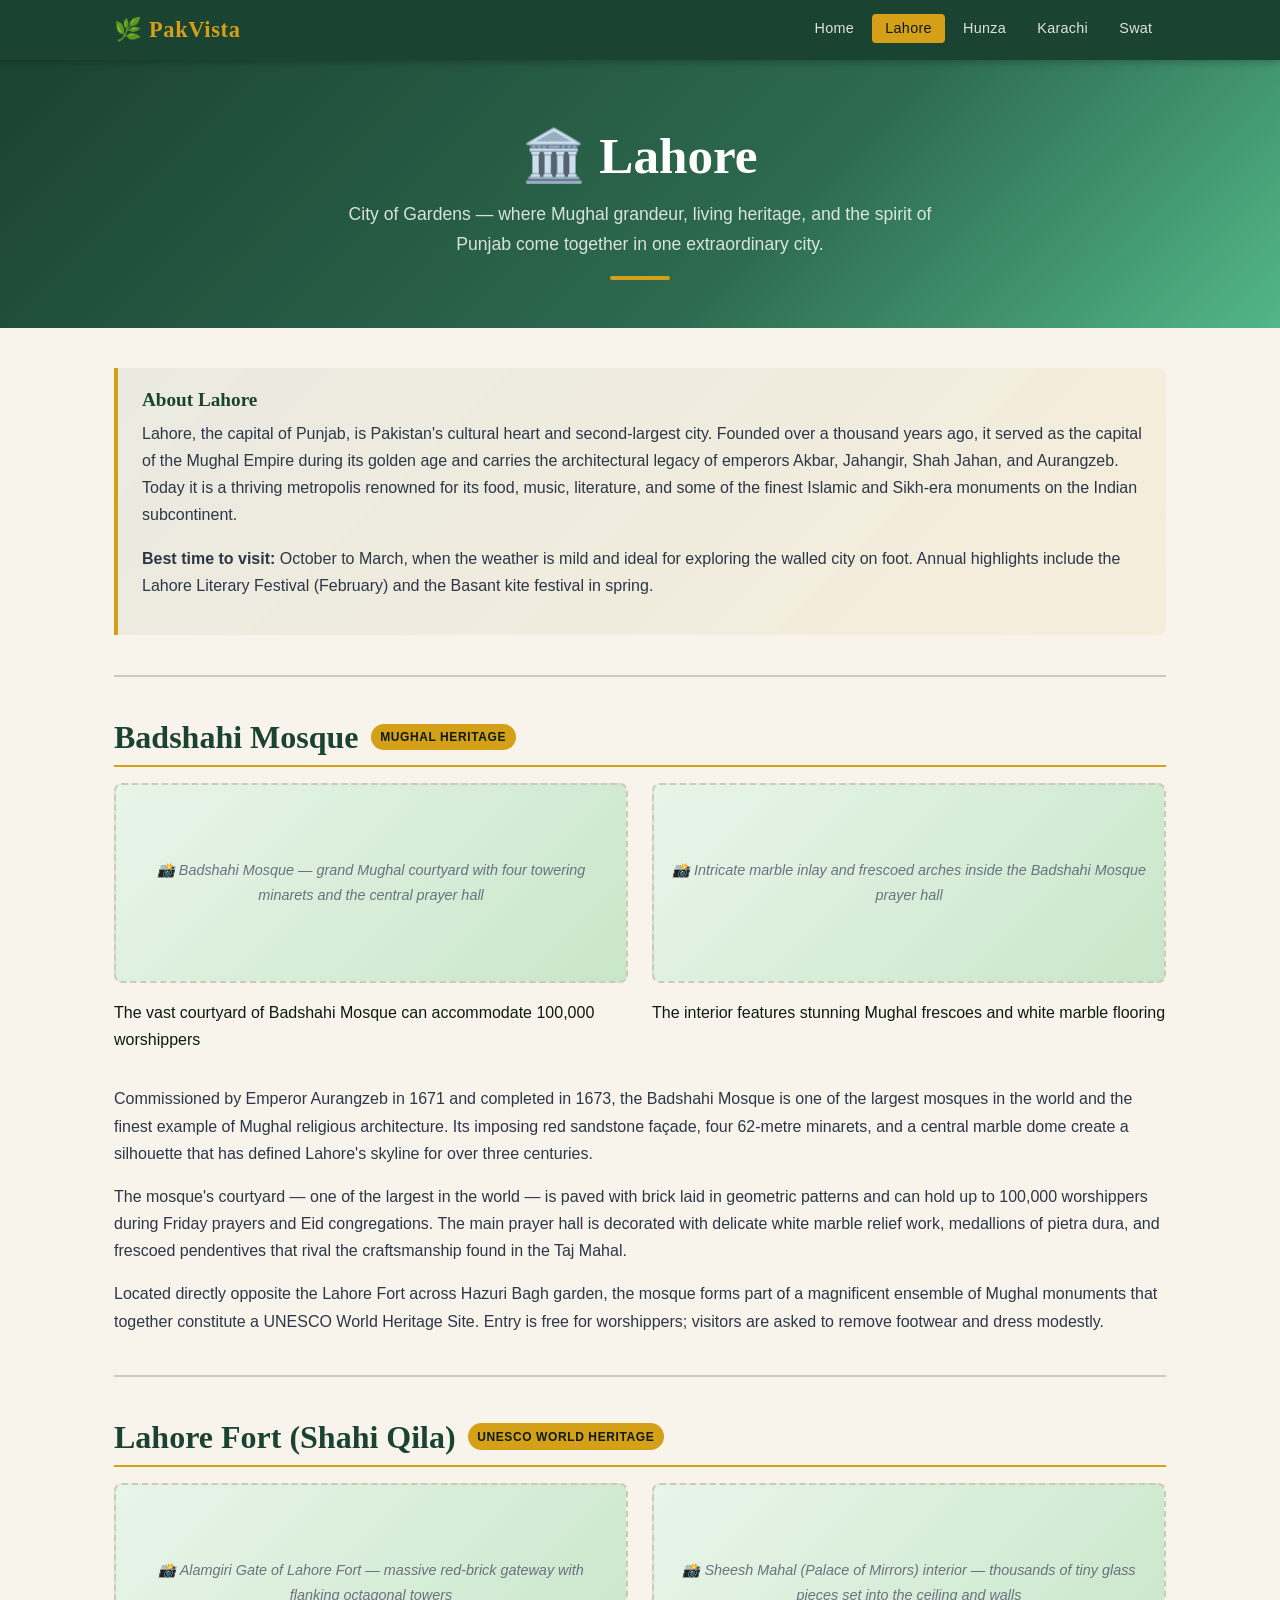
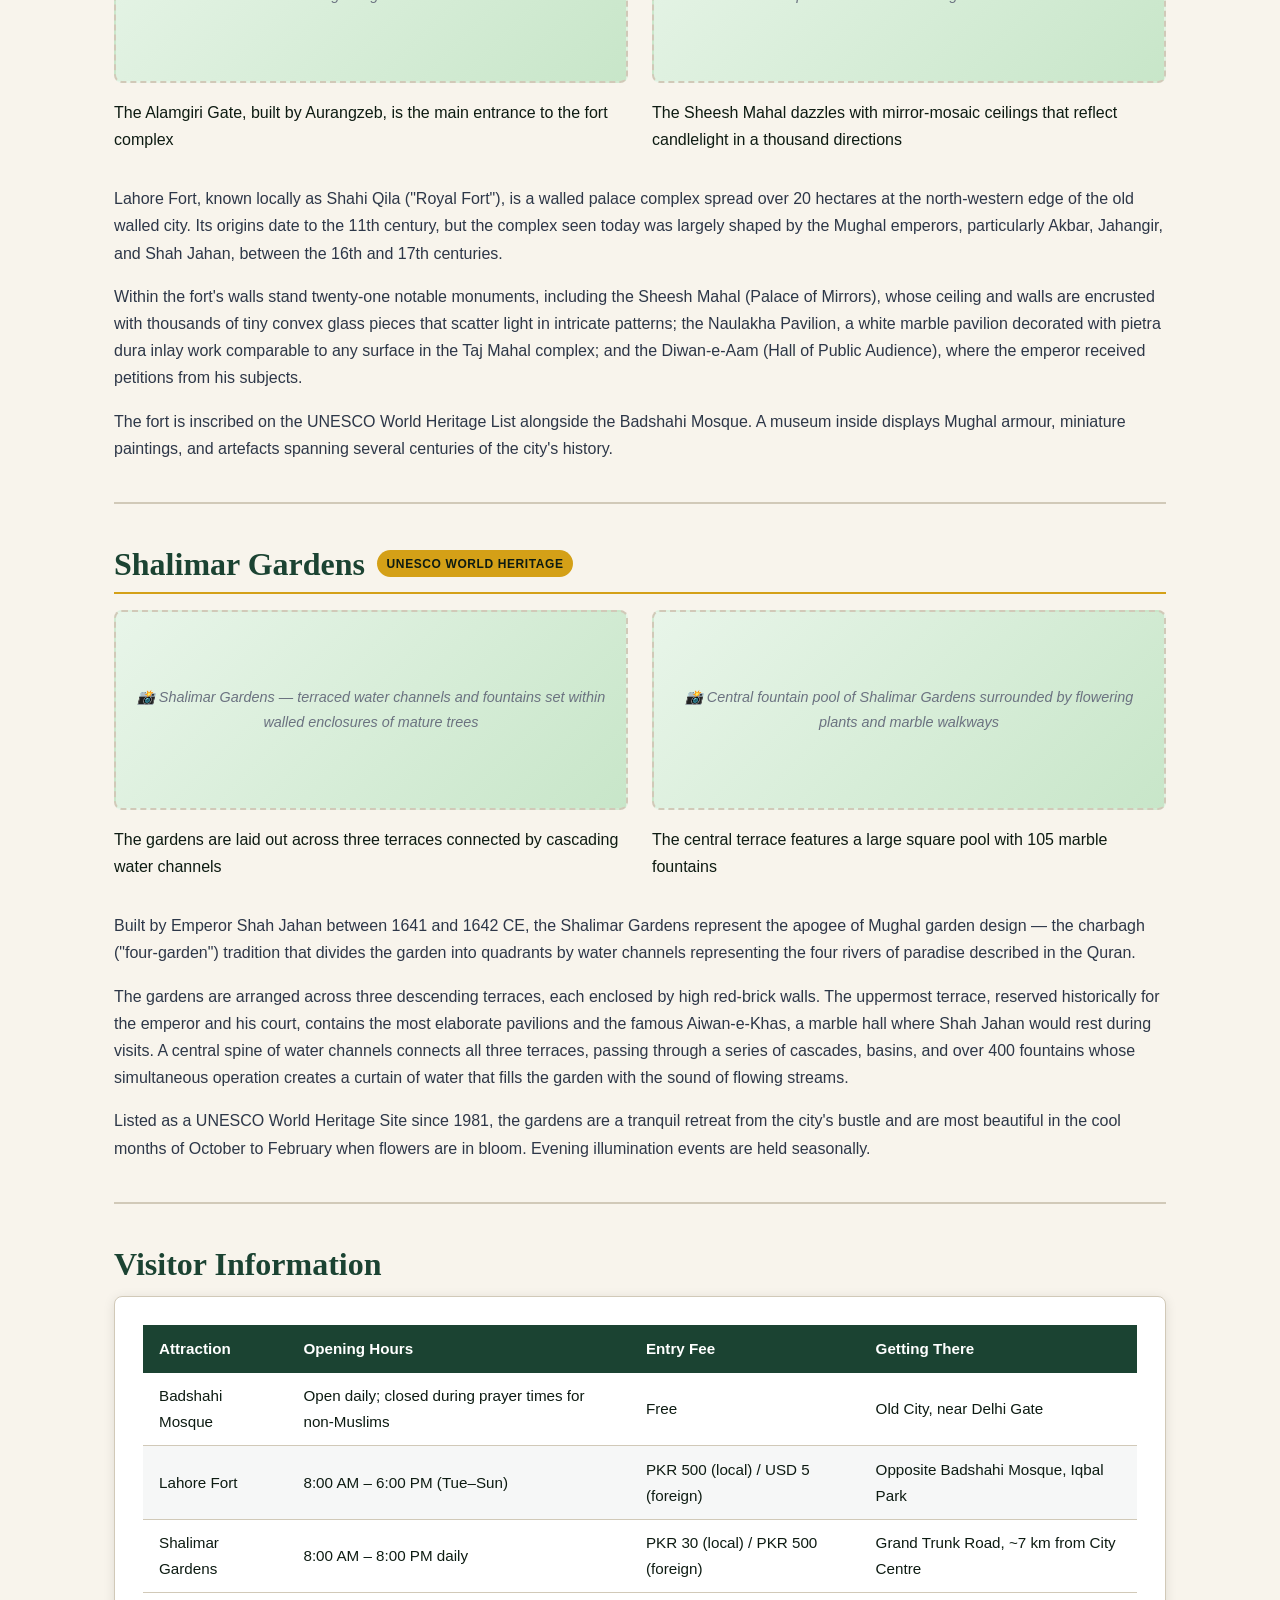
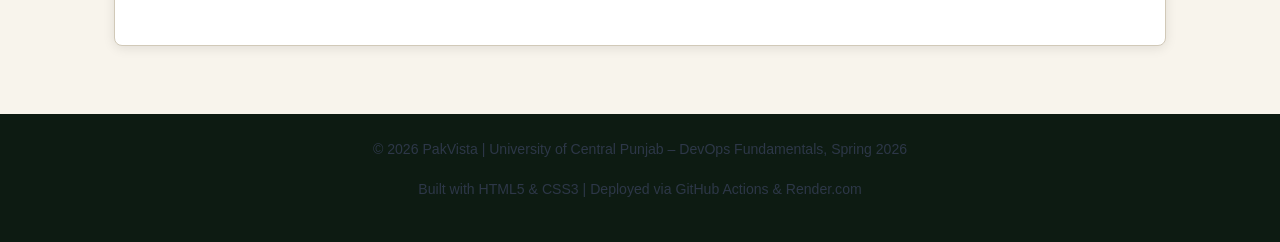
==== lahore.html @ 61398d51 "initial project setup by teamlead" ====
<!DOCTYPE html>
<html lang="en">
<head>
  <meta charset="UTF-8">
  <meta name="viewport" content="width=device-width, initial-scale=1.0">
  <title>Lahore – City of Gardens | PakVista</title>
  <link rel="stylesheet" href="style.css">
</head>
<body>

  <!-- Navigation Bar -->
  <nav class="nav-bar">
    <div class="nav-inner">
      <a href="index.html" class="nav-brand">🌿 PakVista</a>
      <ul>
        <li><a href="index.html">Home</a></li>
        <li><a href="lahore.html" class="active">Lahore</a></li>
        <li><a href="hunza.html">Hunza</a></li>
        <li><a href="karachi.html">Karachi</a></li>
        <li><a href="swat.html">Swat</a></li>
      </ul>
    </div>
  </nav>

  <!-- Hero -->
  <header class="page-hero">
    <h1>🏛️ Lahore</h1>
    <p class="subtitle">
      City of Gardens — where Mughal grandeur, living heritage, and the spirit
      of Punjab come together in one extraordinary city.
    </p>
    <div class="accent-line"></div>
  </header>

  <main>

    <!-- Introduction -->
    <section>
      <div class="info-box">
        <h3>About Lahore</h3>
        <p>
          Lahore, the capital of Punjab, is Pakistan's cultural heart and second-largest city.
          Founded over a thousand years ago, it served as the capital of the Mughal Empire
          during its golden age and carries the architectural legacy of emperors Akbar, Jahangir,
          Shah Jahan, and Aurangzeb. Today it is a thriving metropolis renowned for its food,
          music, literature, and some of the finest Islamic and Sikh-era monuments on the
          Indian subcontinent.
        </p>
        <p>
          <strong>Best time to visit:</strong> October to March, when the weather is mild and
          ideal for exploring the walled city on foot. Annual highlights include the Lahore
          Literary Festival (February) and the Basant kite festival in spring.
        </p>
      </div>
    </section>

    <hr class="section-divider">

    <!-- Attraction 1: Badshahi Mosque -->
    <article class="attraction">
      <div class="attraction-header">
        <h2>Badshahi Mosque</h2>
        <span class="tag">Mughal Heritage</span>
      </div>

      <div class="card-grid">
        <figure>
          <div class="img-placeholder">📸 Badshahi Mosque — grand Mughal courtyard with four towering minarets and the central prayer hall</div>
          <figcaption>The vast courtyard of Badshahi Mosque can accommodate 100,000 worshippers</figcaption>
        </figure>
        <figure>
          <div class="img-placeholder">📸 Intricate marble inlay and frescoed arches inside the Badshahi Mosque prayer hall</div>
          <figcaption>The interior features stunning Mughal frescoes and white marble flooring</figcaption>
        </figure>
      </div>

      <p>
        Commissioned by Emperor Aurangzeb in 1671 and completed in 1673, the Badshahi Mosque
        is one of the largest mosques in the world and the finest example of Mughal religious
        architecture. Its imposing red sandstone façade, four 62-metre minarets, and a central
        marble dome create a silhouette that has defined Lahore's skyline for over three
        centuries.
      </p>
      <p>
        The mosque's courtyard — one of the largest in the world — is paved with brick laid
        in geometric patterns and can hold up to 100,000 worshippers during Friday prayers
        and Eid congregations. The main prayer hall is decorated with delicate white marble
        relief work, medallions of pietra dura, and frescoed pendentives that rival the
        craftsmanship found in the Taj Mahal.
      </p>
      <p>
        Located directly opposite the Lahore Fort across Hazuri Bagh garden, the mosque
        forms part of a magnificent ensemble of Mughal monuments that together constitute
        a UNESCO World Heritage Site. Entry is free for worshippers; visitors are asked to
        remove footwear and dress modestly.
      </p>
    </article>

    <hr class="section-divider">

    <!-- Attraction 2: Lahore Fort -->
    <article class="attraction">
      <div class="attraction-header">
        <h2>Lahore Fort (Shahi Qila)</h2>
        <span class="tag">UNESCO World Heritage</span>
      </div>

      <div class="card-grid">
        <figure>
          <div class="img-placeholder">📸 Alamgiri Gate of Lahore Fort — massive red-brick gateway with flanking octagonal towers</div>
          <figcaption>The Alamgiri Gate, built by Aurangzeb, is the main entrance to the fort complex</figcaption>
        </figure>
        <figure>
          <div class="img-placeholder">📸 Sheesh Mahal (Palace of Mirrors) interior — thousands of tiny glass pieces set into the ceiling and walls</div>
          <figcaption>The Sheesh Mahal dazzles with mirror-mosaic ceilings that reflect candlelight in a thousand directions</figcaption>
        </figure>
      </div>

      <p>
        Lahore Fort, known locally as Shahi Qila ("Royal Fort"), is a walled palace complex
        spread over 20 hectares at the north-western edge of the old walled city. Its origins
        date to the 11th century, but the complex seen today was largely shaped by the Mughal
        emperors, particularly Akbar, Jahangir, and Shah Jahan, between the 16th and 17th
        centuries.
      </p>
      <p>
        Within the fort's walls stand twenty-one notable monuments, including the Sheesh Mahal
        (Palace of Mirrors), whose ceiling and walls are encrusted with thousands of tiny
        convex glass pieces that scatter light in intricate patterns; the Naulakha Pavilion,
        a white marble pavilion decorated with pietra dura inlay work comparable to any surface
        in the Taj Mahal complex; and the Diwan-e-Aam (Hall of Public Audience), where the
        emperor received petitions from his subjects.
      </p>
      <p>
        The fort is inscribed on the UNESCO World Heritage List alongside the Badshahi Mosque.
        A museum inside displays Mughal armour, miniature paintings, and artefacts spanning
        several centuries of the city's history.
      </p>
    </article>

    <hr class="section-divider">

    <!-- Attraction 3: Shalimar Gardens -->
    <article class="attraction">
      <div class="attraction-header">
        <h2>Shalimar Gardens</h2>
        <span class="tag">UNESCO World Heritage</span>
      </div>

      <div class="card-grid">
        <figure>
          <div class="img-placeholder">📸 Shalimar Gardens — terraced water channels and fountains set within walled enclosures of mature trees</div>
          <figcaption>The gardens are laid out across three terraces connected by cascading water channels</figcaption>
        </figure>
        <figure>
          <div class="img-placeholder">📸 Central fountain pool of Shalimar Gardens surrounded by flowering plants and marble walkways</div>
          <figcaption>The central terrace features a large square pool with 105 marble fountains</figcaption>
        </figure>
      </div>

      <p>
        Built by Emperor Shah Jahan between 1641 and 1642 CE, the Shalimar Gardens represent
        the apogee of Mughal garden design — the charbagh ("four-garden") tradition that
        divides the garden into quadrants by water channels representing the four rivers of
        paradise described in the Quran.
      </p>
      <p>
        The gardens are arranged across three descending terraces, each enclosed by high
        red-brick walls. The uppermost terrace, reserved historically for the emperor and
        his court, contains the most elaborate pavilions and the famous Aiwan-e-Khas, a
        marble hall where Shah Jahan would rest during visits. A central spine of water
        channels connects all three terraces, passing through a series of cascades, basins,
        and over 400 fountains whose simultaneous operation creates a curtain of water that
        fills the garden with the sound of flowing streams.
      </p>
      <p>
        Listed as a UNESCO World Heritage Site since 1981, the gardens are a tranquil retreat
        from the city's bustle and are most beautiful in the cool months of October to February
        when flowers are in bloom. Evening illumination events are held seasonally.
      </p>
    </article>

    <hr class="section-divider">

    <!-- Practical Info -->
    <section>
      <h2>Visitor Information</h2>
      <div class="card">
        <table>
          <thead>
            <tr>
              <th>Attraction</th>
              <th>Opening Hours</th>
              <th>Entry Fee</th>
              <th>Getting There</th>
            </tr>
          </thead>
          <tbody>
            <tr>
              <td>Badshahi Mosque</td>
              <td>Open daily; closed during prayer times for non-Muslims</td>
              <td>Free</td>
              <td>Old City, near Delhi Gate</td>
            </tr>
            <tr>
              <td>Lahore Fort</td>
              <td>8:00 AM – 6:00 PM (Tue–Sun)</td>
              <td>PKR 500 (local) / USD 5 (foreign)</td>
              <td>Opposite Badshahi Mosque, Iqbal Park</td>
            </tr>
            <tr>
              <td>Shalimar Gardens</td>
              <td>8:00 AM – 8:00 PM daily</td>
              <td>PKR 30 (local) / PKR 500 (foreign)</td>
              <td>Grand Trunk Road, ~7 km from City Centre</td>
            </tr>
          </tbody>
        </table>
      </div>
    </section>

  </main>

  <footer>
    <p>&copy; 2026 PakVista | University of Central Punjab – DevOps Fundamentals, Spring 2026</p>
    <p>Built with HTML5 &amp; CSS3 | Deployed via GitHub Actions &amp; Render.com</p>
  </footer>

</body>
</html>
---- style.css ----
/* ============================================================
   PakVista – Shared Stylesheet
   University of Central Punjab | DevOps Fundamentals Spring 2026
   ============================================================ */

/* ── CSS Custom Properties (Design Tokens) ── */
:root {
  --color-primary:    #1B4332;   /* deep forest green */
  --color-accent:     #D4A017;   /* golden saffron    */
  --color-surface:    #F8F4EC;   /* warm parchment    */
  --color-dark:       #0D1B12;   /* near-black        */
  --color-muted:      #6B7280;   /* steel grey        */
  --color-white:      #FFFFFF;
  --color-border:     #D1C9B8;

  --font-display: 'Georgia', 'Times New Roman', serif;
  --font-body:    'Segoe UI', 'Helvetica Neue', Arial, sans-serif;

  --radius-sm:  4px;
  --radius-md:  8px;
  --radius-lg:  16px;

  --shadow-card: 0 2px 12px rgba(0,0,0,0.10);
  --transition:  0.25s ease;

  --max-width: 1100px;
}

/* ── Reset & Base ── */
*, *::before, *::after { box-sizing: border-box; margin: 0; padding: 0; }

html { scroll-behavior: smooth; }

body {
  font-family: var(--font-body);
  background-color: var(--color-surface);
  color: var(--color-dark);
  font-size: 16px;
  line-height: 1.7;
  min-height: 100vh;
  display: flex;
  flex-direction: column;
}

/* ── Typography ── */
h1, h2, h3 {
  font-family: var(--font-display);
  color: var(--color-primary);
  line-height: 1.25;
}

h1 { font-size: clamp(2rem, 5vw, 3.2rem); margin-bottom: 0.5rem; }
h2 { font-size: clamp(1.4rem, 3vw, 2rem);  margin-bottom: 0.75rem; }
h3 { font-size: 1.2rem; margin-bottom: 0.5rem; }

p  { margin-bottom: 1rem; color: #2d3748; }

a  { color: var(--color-primary); text-decoration: none; transition: color var(--transition); }
a:hover { color: var(--color-accent); }

ul, ol { padding-left: 1.5rem; margin-bottom: 1rem; }
li { margin-bottom: 0.25rem; }

/* ── Navigation Bar ── */
.nav-bar {
  background-color: var(--color-primary);
  position: sticky;
  top: 0;
  z-index: 100;
  box-shadow: 0 2px 8px rgba(0,0,0,0.25);
}

.nav-bar .nav-inner {
  max-width: var(--max-width);
  margin: 0 auto;
  display: flex;
  align-items: center;
  justify-content: space-between;
  padding: 0 1.5rem;
  height: 60px;
}

.nav-bar .nav-brand {
  font-family: var(--font-display);
  font-size: 1.4rem;
  font-weight: bold;
  color: var(--color-accent);
  letter-spacing: 0.03em;
  text-decoration: none;
}

.nav-bar ul {
  list-style: none;
  display: flex;
  gap: 0.25rem;
  padding: 0;
  margin: 0;
}

.nav-bar ul li a {
  color: rgba(255,255,255,0.85);
  padding: 0.4rem 0.85rem;
  border-radius: var(--radius-sm);
  font-size: 0.9rem;
  font-weight: 500;
  letter-spacing: 0.02em;
  transition: background var(--transition), color var(--transition);
  white-space: nowrap;
}

.nav-bar ul li a:hover,
.nav-bar ul li a.active {
  background-color: var(--color-accent);
  color: var(--color-dark);
}

/* ── Page Header / Hero ── */
.page-hero {
  background: linear-gradient(135deg, var(--color-primary) 0%, #2d6a4f 60%, #52b788 100%);
  color: var(--color-white);
  padding: 4rem 1.5rem 3rem;
  text-align: center;
}

.page-hero h1 { color: var(--color-white); }

.page-hero .subtitle {
  font-size: 1.1rem;
  color: rgba(255,255,255,0.82);
  max-width: 640px;
  margin: 0.75rem auto 0;
}

.page-hero .accent-line {
  width: 60px;
  height: 4px;
  background: var(--color-accent);
  border-radius: 2px;
  margin: 1rem auto 0;
}

/* ── Main Content ── */
main {
  flex: 1;
  max-width: var(--max-width);
  width: 100%;
  margin: 0 auto;
  padding: 2.5rem 1.5rem;
}

/* ── Cards ── */
.card {
  background: var(--color-white);
  border: 1px solid var(--color-border);
  border-radius: var(--radius-md);
  padding: 1.75rem;
  margin-bottom: 1.75rem;
  box-shadow: var(--shadow-card);
}

.card-grid {
  display: grid;
  grid-template-columns: repeat(auto-fit, minmax(280px, 1fr));
  gap: 1.5rem;
  margin-bottom: 2rem;
}

/* ── Image Placeholder ── */
.img-placeholder {
  width: 100%;
  height: 200px;
  background: linear-gradient(135deg, #e8f5e9 0%, #c8e6c9 100%);
  border: 2px dashed var(--color-border);
  border-radius: var(--radius-md);
  display: flex;
  align-items: center;
  justify-content: center;
  color: var(--color-muted);
  font-size: 0.9rem;
  font-style: italic;
  margin-bottom: 1rem;
  text-align: center;
  padding: 1rem;
}

/* ── Destination Link Cards (Home Page) ── */
.dest-grid {
  display: grid;
  grid-template-columns: repeat(auto-fit, minmax(200px, 1fr));
  gap: 1.25rem;
  margin: 2rem 0;
}

.dest-card {
  display: block;
  background: var(--color-white);
  border: 1px solid var(--color-border);
  border-radius: var(--radius-md);
  padding: 1.5rem 1rem;
  text-align: center;
  text-decoration: none;
  box-shadow: var(--shadow-card);
  transition: transform var(--transition), box-shadow var(--transition), border-color var(--transition);
}

.dest-card:hover {
  transform: translateY(-4px);
  box-shadow: 0 8px 24px rgba(0,0,0,0.14);
  border-color: var(--color-accent);
}

.dest-card .dest-icon {
  font-size: 2.5rem;
  display: block;
  margin-bottom: 0.75rem;
}

.dest-card h3 {
  font-size: 1rem;
  color: var(--color-primary);
  margin-bottom: 0.3rem;
}

.dest-card p {
  font-size: 0.82rem;
  color: var(--color-muted);
  margin: 0;
}

/* ── Section Divider ── */
.section-divider {
  border: none;
  border-top: 2px solid var(--color-border);
  margin: 2.5rem 0;
}

/* ── Tables ── */
table {
  width: 100%;
  border-collapse: collapse;
  margin-bottom: 1.5rem;
  font-size: 0.95rem;
}

th {
  background-color: var(--color-primary);
  color: var(--color-white);
  padding: 0.7rem 1rem;
  text-align: left;
}

td {
  padding: 0.65rem 1rem;
  border-bottom: 1px solid var(--color-border);
}

tr:nth-child(even) td { background-color: rgba(27, 67, 50, 0.04); }

/* ── Attraction Sections ── */
.attraction {
  margin-bottom: 2.5rem;
}

.attraction-header {
  display: flex;
  align-items: center;
  gap: 0.75rem;
  margin-bottom: 1rem;
  padding-bottom: 0.5rem;
  border-bottom: 2px solid var(--color-accent);
}

.attraction-header h2 { margin: 0; }

.tag {
  display: inline-block;
  background: var(--color-accent);
  color: var(--color-dark);
  font-size: 0.75rem;
  font-weight: 700;
  padding: 0.2rem 0.6rem;
  border-radius: 20px;
  letter-spacing: 0.05em;
  text-transform: uppercase;
}

/* ── Info Box ── */
.info-box {
  background: linear-gradient(135deg, rgba(27,67,50,0.06) 0%, rgba(212,160,23,0.08) 100%);
  border-left: 4px solid var(--color-accent);
  border-radius: 0 var(--radius-md) var(--radius-md) 0;
  padding: 1.25rem 1.5rem;
  margin-bottom: 1.5rem;
}

.info-box h3 { margin-bottom: 0.5rem; }

/* ── Footer ── */
footer {
  background-color: var(--color-dark);
  color: rgba(255,255,255,0.65);
  text-align: center;
  padding: 1.5rem;
  font-size: 0.88rem;
  margin-top: auto;
}

footer a { color: var(--color-accent); }

/* ── Responsive ── */
@media (max-width: 768px) {
  .nav-bar .nav-inner {
    flex-direction: column;
    height: auto;
    padding: 0.75rem 1rem;
    gap: 0.5rem;
  }

  .nav-bar ul {
    flex-wrap: wrap;
    justify-content: center;
    gap: 0.2rem;
  }

  .nav-bar ul li a { font-size: 0.82rem; padding: 0.35rem 0.6rem; }

  .page-hero { padding: 2.5rem 1rem 2rem; }

  main { padding: 1.5rem 1rem; }

  .card-grid, .dest-grid { grid-template-columns: 1fr; }
}

@media (prefers-reduced-motion: reduce) {
  *, *::before, *::after { transition: none !important; }
}
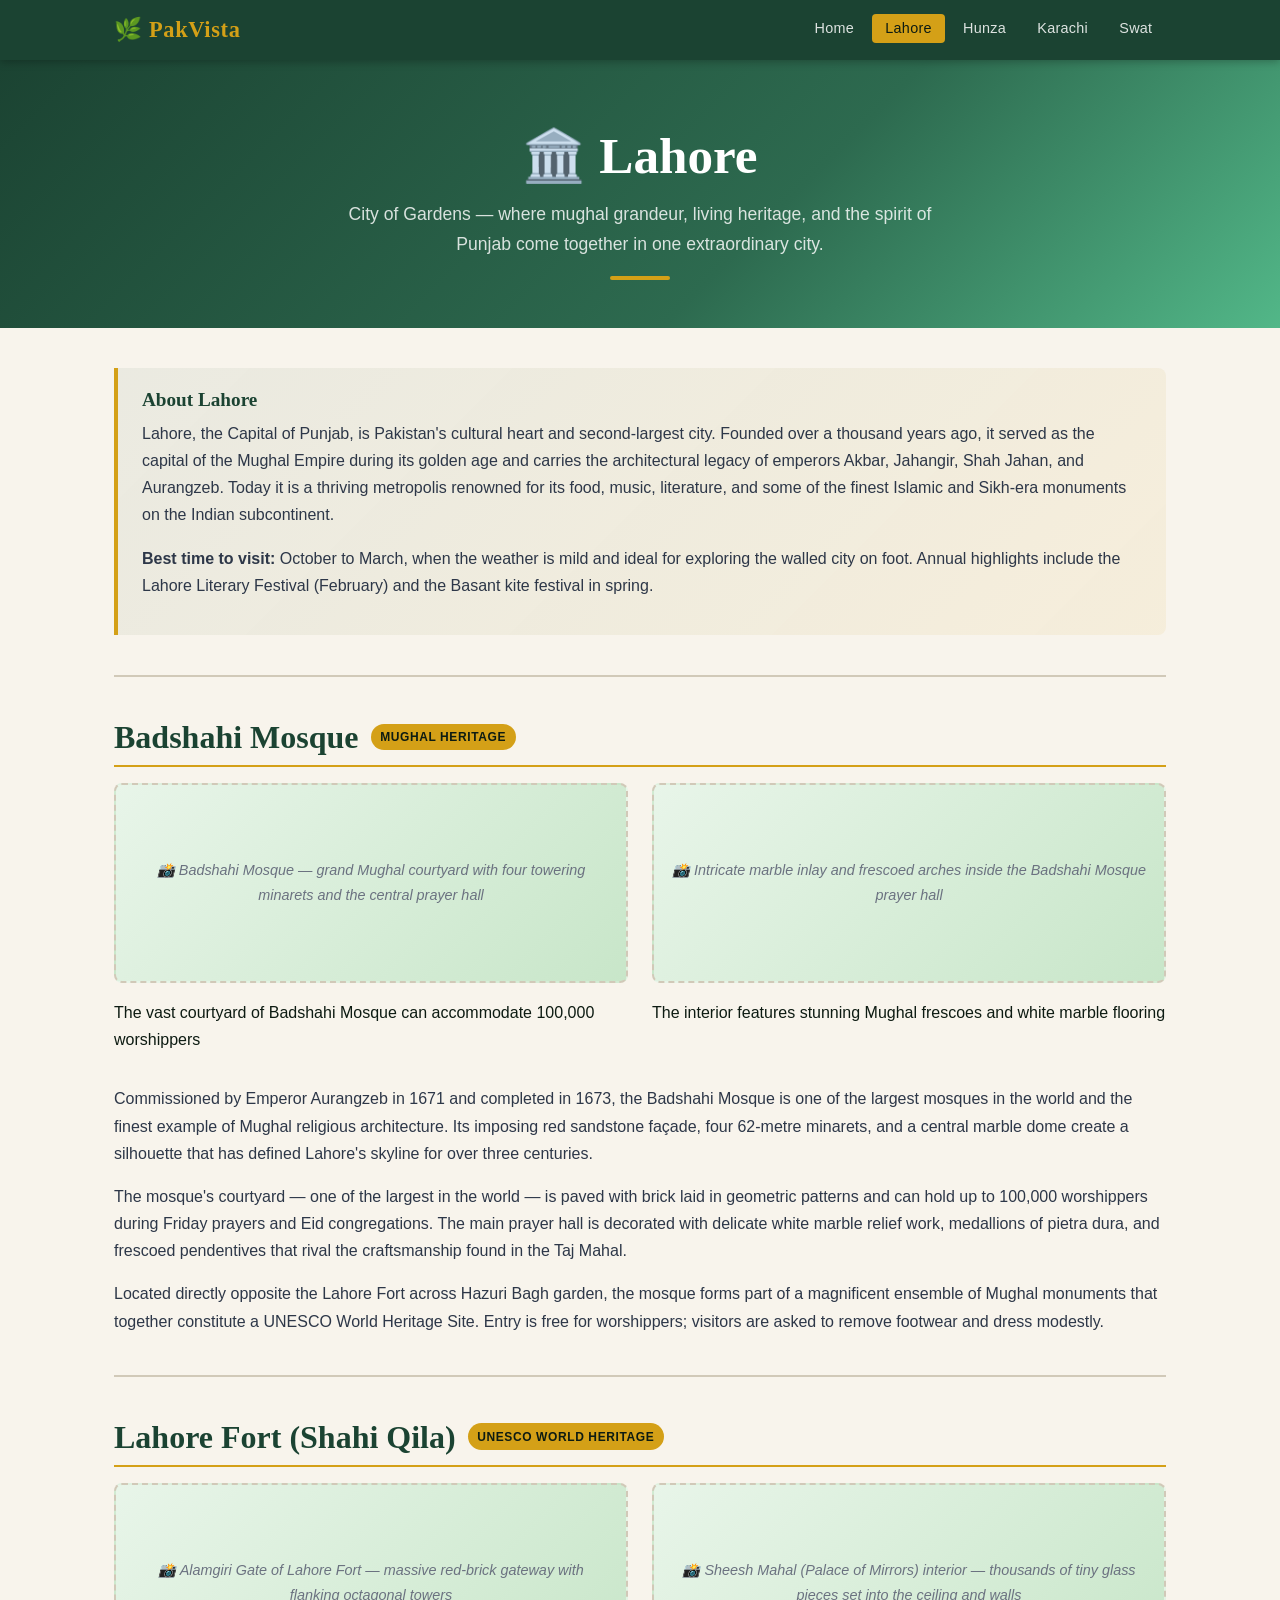
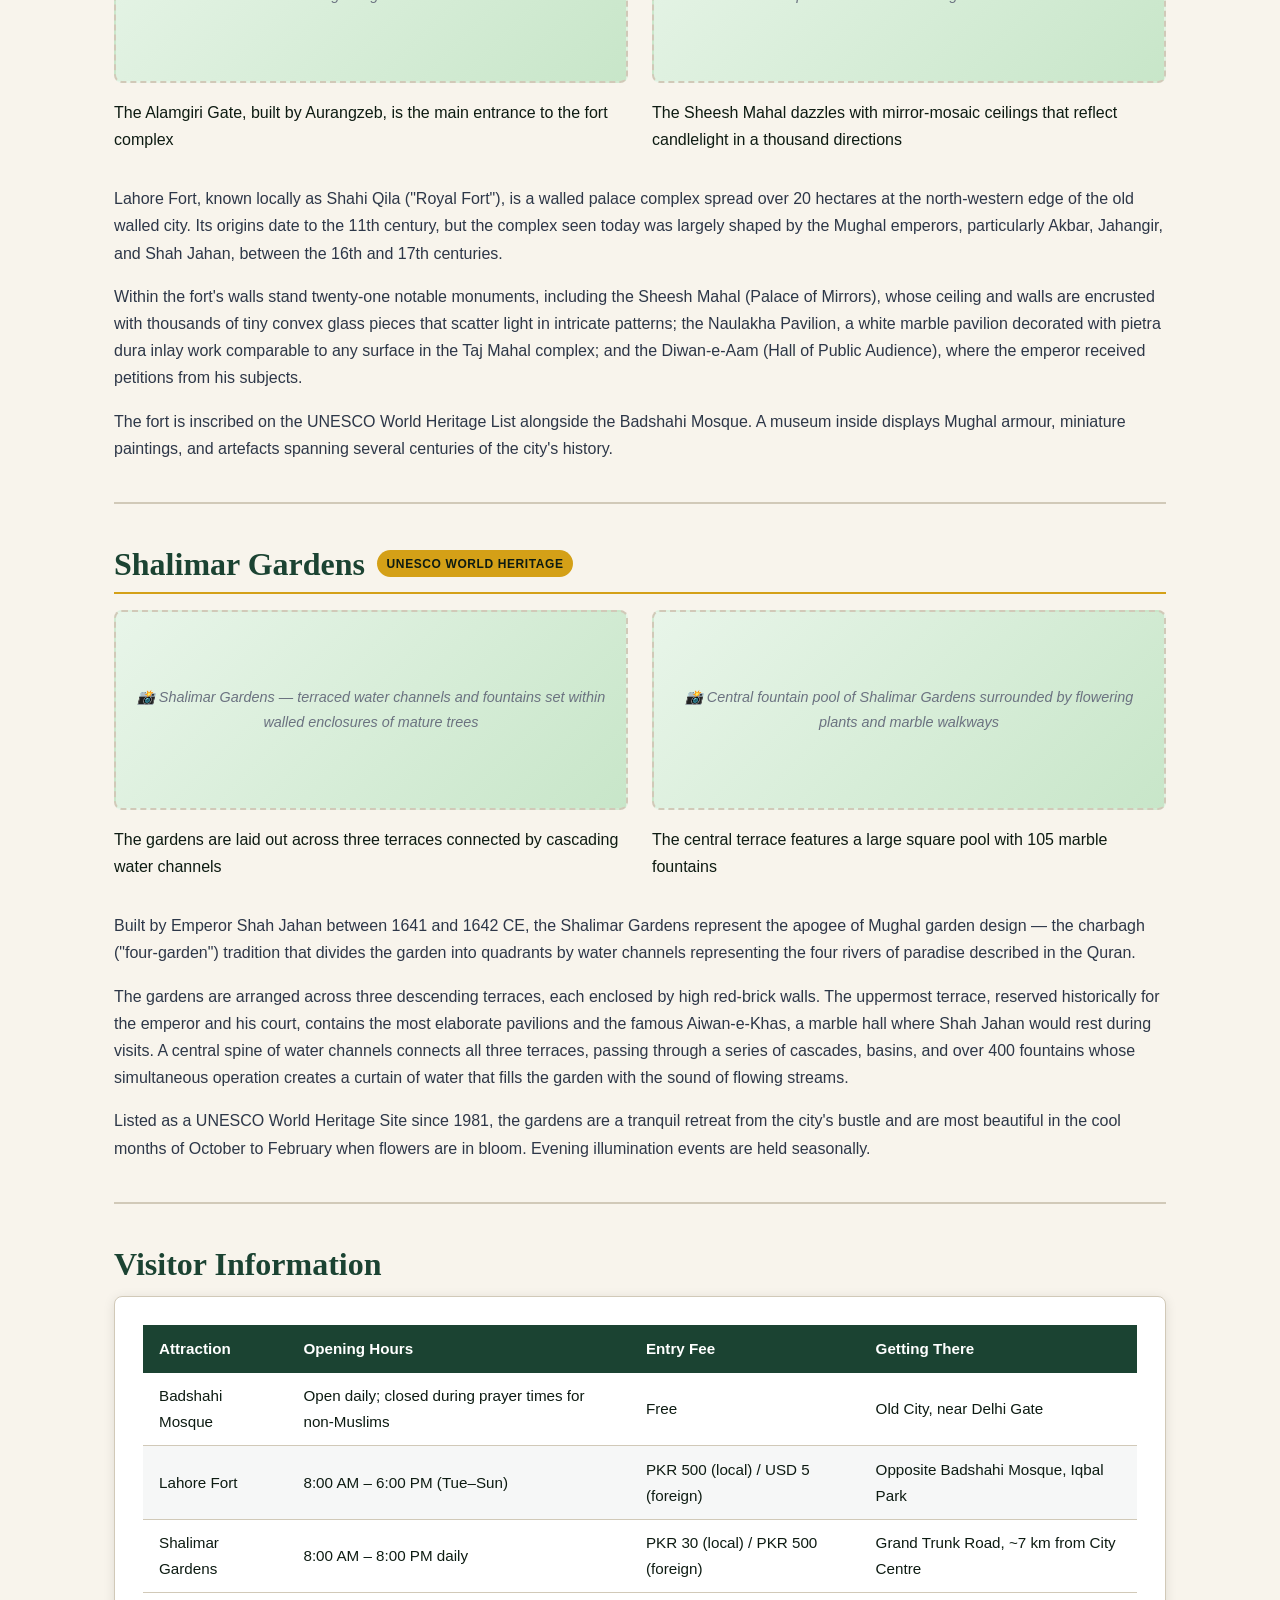
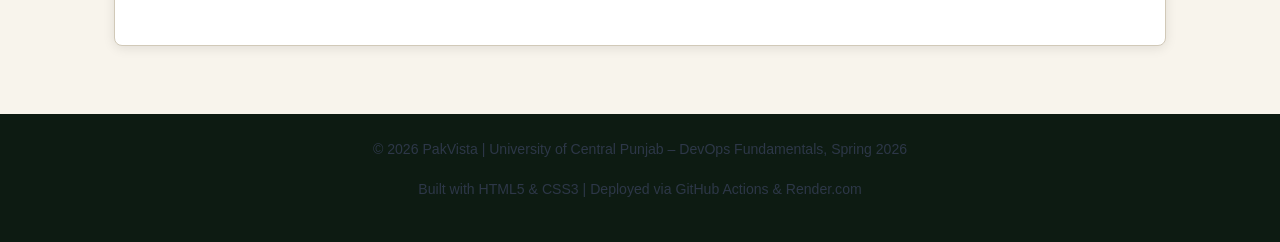
==== commit 15631a55: "updated assignmnet doc and and html page" ====
--- a/lahore.html
+++ b/lahore.html
@@ -26,7 +26,7 @@
   <header class="page-hero">
     <h1>🏛️ Lahore</h1>
     <p class="subtitle">
-      City of Gardens — where Mughal grandeur, living heritage, and the spirit
+      City of Gardens — where mughal grandeur, living heritage, and the spirit
       of Punjab come together in one extraordinary city.
     </p>
     <div class="accent-line"></div>
@@ -39,7 +39,7 @@
       <div class="info-box">
         <h3>About Lahore</h3>
         <p>
-          Lahore, the capital of Punjab, is Pakistan's cultural heart and second-largest city.
+          Lahore, the Capital of Punjab, is Pakistan's cultural heart and second-largest city.
           Founded over a thousand years ago, it served as the capital of the Mughal Empire
           during its golden age and carries the architectural legacy of emperors Akbar, Jahangir,
           Shah Jahan, and Aurangzeb. Today it is a thriving metropolis renowned for its food,
--- a/style.css
+++ b/style.css
@@ -1,160 +1,192 @@
+/* stylelint-disable no-descending-specificity */
+
 /* ============================================================
    PakVista – Shared Stylesheet
    University of Central Punjab | DevOps Fundamentals Spring 2026
    ============================================================ */
 
-/* ── CSS Custom Properties (Design Tokens) ── */
 :root {
-  --color-primary:    #1B4332;   /* deep forest green */
-  --color-accent:     #D4A017;   /* golden saffron    */
-  --color-surface:    #F8F4EC;   /* warm parchment    */
-  --color-dark:       #0D1B12;   /* near-black        */
-  --color-muted:      #6B7280;   /* steel grey        */
-  --color-white:      #FFFFFF;
-  --color-border:     #D1C9B8;
-
-  --font-display: 'Georgia', 'Times New Roman', serif;
-  --font-body:    'Segoe UI', 'Helvetica Neue', Arial, sans-serif;
-
-  --radius-sm:  4px;
-  --radius-md:  8px;
-  --radius-lg:  16px;
-
-  --shadow-card: 0 2px 12px rgba(0,0,0,0.10);
-  --transition:  0.25s ease;
-
+  --color-primary: #1b4332;
+  --color-accent: #d4a017;
+  --color-surface: #f8f4ec;
+  --color-dark: #0d1b12;
+  --color-muted: #6b7280;
+  --color-white: #fff;
+  --color-border: #d1c9b8;
+  --color-body-text: #2d3748;
+  --font-display: georgia, "Times New Roman", serif;
+  --font-body: "Segoe UI", "Helvetica Neue", arial, sans-serif;
+  --radius-sm: 4px;
+  --radius-md: 8px;
+  --radius-lg: 16px;
+  --shadow-card: 0 2px 12px rgb(0 0 0 / 10%);
+  --transition: 0.25s ease;
   --max-width: 1100px;
 }
 
-/* ── Reset & Base ── */
-*, *::before, *::after { box-sizing: border-box; margin: 0; padding: 0; }
-
-html { scroll-behavior: smooth; }
+*,
+*::before,
+*::after {
+  box-sizing: border-box;
+  margin: 0;
+  padding: 0;
+}
+
+html {
+  scroll-behavior: smooth;
+}
 
 body {
+  display: flex;
+  flex-direction: column;
+  min-height: 100vh;
   font-family: var(--font-body);
-  background-color: var(--color-surface);
-  color: var(--color-dark);
   font-size: 16px;
   line-height: 1.7;
-  min-height: 100vh;
-  display: flex;
-  flex-direction: column;
-}
-
-/* ── Typography ── */
-h1, h2, h3 {
+  color: var(--color-dark);
+  background-color: var(--color-surface);
+}
+
+h1,
+h2,
+h3 {
   font-family: var(--font-display);
+  line-height: 1.25;
   color: var(--color-primary);
-  line-height: 1.25;
-}
-
-h1 { font-size: clamp(2rem, 5vw, 3.2rem); margin-bottom: 0.5rem; }
-h2 { font-size: clamp(1.4rem, 3vw, 2rem);  margin-bottom: 0.75rem; }
-h3 { font-size: 1.2rem; margin-bottom: 0.5rem; }
-
-p  { margin-bottom: 1rem; color: #2d3748; }
-
-a  { color: var(--color-primary); text-decoration: none; transition: color var(--transition); }
-a:hover { color: var(--color-accent); }
-
-ul, ol { padding-left: 1.5rem; margin-bottom: 1rem; }
-li { margin-bottom: 0.25rem; }
-
-/* ── Navigation Bar ── */
+}
+
+h1 {
+  margin-bottom: 0.5rem;
+  font-size: clamp(2rem, 5vw, 3.2rem);
+}
+
+h2 {
+  margin-bottom: 0.75rem;
+  font-size: clamp(1.4rem, 3vw, 2rem);
+}
+
+h3 {
+  margin-bottom: 0.5rem;
+  font-size: 1.2rem;
+}
+
+p {
+  margin-bottom: 1rem;
+  color: var(--color-body-text);
+}
+
+a {
+  color: var(--color-primary);
+  text-decoration: none;
+  transition: color var(--transition);
+}
+
+a:hover {
+  color: var(--color-accent);
+}
+
+ul,
+ol {
+  padding-left: 1.5rem;
+  margin-bottom: 1rem;
+}
+
+li {
+  margin-bottom: 0.25rem;
+}
+
 .nav-bar {
-  background-color: var(--color-primary);
   position: sticky;
   top: 0;
   z-index: 100;
-  box-shadow: 0 2px 8px rgba(0,0,0,0.25);
+  background-color: var(--color-primary);
+  box-shadow: 0 2px 8px rgb(0 0 0 / 25%);
 }
 
 .nav-bar .nav-inner {
-  max-width: var(--max-width);
-  margin: 0 auto;
   display: flex;
   align-items: center;
   justify-content: space-between;
+  max-width: var(--max-width);
+  height: 60px;
+  margin: 0 auto;
   padding: 0 1.5rem;
-  height: 60px;
 }
 
 .nav-bar .nav-brand {
   font-family: var(--font-display);
   font-size: 1.4rem;
   font-weight: bold;
+  letter-spacing: 0.03em;
   color: var(--color-accent);
-  letter-spacing: 0.03em;
   text-decoration: none;
 }
 
 .nav-bar ul {
-  list-style: none;
   display: flex;
   gap: 0.25rem;
   padding: 0;
   margin: 0;
+  list-style: none;
 }
 
 .nav-bar ul li a {
-  color: rgba(255,255,255,0.85);
   padding: 0.4rem 0.85rem;
-  border-radius: var(--radius-sm);
   font-size: 0.9rem;
   font-weight: 500;
   letter-spacing: 0.02em;
+  white-space: nowrap;
+  color: rgb(255 255 255 / 85%);
+  border-radius: var(--radius-sm);
   transition: background var(--transition), color var(--transition);
-  white-space: nowrap;
 }
 
 .nav-bar ul li a:hover,
 .nav-bar ul li a.active {
+  color: var(--color-dark);
   background-color: var(--color-accent);
-  color: var(--color-dark);
-}
-
-/* ── Page Header / Hero ── */
+}
+
 .page-hero {
-  background: linear-gradient(135deg, var(--color-primary) 0%, #2d6a4f 60%, #52b788 100%);
-  color: var(--color-white);
   padding: 4rem 1.5rem 3rem;
   text-align: center;
-}
-
-.page-hero h1 { color: var(--color-white); }
+  color: var(--color-white);
+  background: linear-gradient(135deg, var(--color-primary) 0%, #2d6a4f 60%, #52b788 100%);
+}
+
+.page-hero h1 {
+  color: var(--color-white);
+}
 
 .page-hero .subtitle {
-  font-size: 1.1rem;
-  color: rgba(255,255,255,0.82);
   max-width: 640px;
   margin: 0.75rem auto 0;
+  font-size: 1.1rem;
+  color: rgb(255 255 255 / 82%);
 }
 
 .page-hero .accent-line {
   width: 60px;
   height: 4px;
+  margin: 1rem auto 0;
   background: var(--color-accent);
   border-radius: 2px;
-  margin: 1rem auto 0;
-}
-
-/* ── Main Content ── */
+}
+
 main {
   flex: 1;
+  width: 100%;
   max-width: var(--max-width);
-  width: 100%;
   margin: 0 auto;
   padding: 2.5rem 1.5rem;
 }
 
-/* ── Cards ── */
 .card {
+  padding: 1.75rem;
+  margin-bottom: 1.75rem;
   background: var(--color-white);
   border: 1px solid var(--color-border);
   border-radius: var(--radius-md);
-  padding: 1.75rem;
-  margin-bottom: 1.75rem;
   box-shadow: var(--shadow-card);
 }
 
@@ -165,25 +197,23 @@
   margin-bottom: 2rem;
 }
 
-/* ── Image Placeholder ── */
 .img-placeholder {
+  display: flex;
+  align-items: center;
+  justify-content: center;
   width: 100%;
   height: 200px;
+  padding: 1rem;
+  margin-bottom: 1rem;
+  font-size: 0.9rem;
+  font-style: italic;
+  text-align: center;
+  color: var(--color-muted);
   background: linear-gradient(135deg, #e8f5e9 0%, #c8e6c9 100%);
   border: 2px dashed var(--color-border);
   border-radius: var(--radius-md);
-  display: flex;
-  align-items: center;
-  justify-content: center;
-  color: var(--color-muted);
-  font-size: 0.9rem;
-  font-style: italic;
-  margin-bottom: 1rem;
-  text-align: center;
-  padding: 1rem;
-}
-
-/* ── Destination Link Cards (Home Page) ── */
+}
+
 .dest-grid {
   display: grid;
   grid-template-columns: repeat(auto-fit, minmax(200px, 1fr));
@@ -193,60 +223,58 @@
 
 .dest-card {
   display: block;
+  padding: 1.5rem 1rem;
+  text-align: center;
+  text-decoration: none;
   background: var(--color-white);
   border: 1px solid var(--color-border);
   border-radius: var(--radius-md);
-  padding: 1.5rem 1rem;
-  text-align: center;
-  text-decoration: none;
   box-shadow: var(--shadow-card);
   transition: transform var(--transition), box-shadow var(--transition), border-color var(--transition);
 }
 
 .dest-card:hover {
+  border-color: var(--color-accent);
+  box-shadow: 0 8px 24px rgb(0 0 0 / 14%);
   transform: translateY(-4px);
-  box-shadow: 0 8px 24px rgba(0,0,0,0.14);
-  border-color: var(--color-accent);
 }
 
 .dest-card .dest-icon {
-  font-size: 2.5rem;
   display: block;
   margin-bottom: 0.75rem;
+  font-size: 2.5rem;
 }
 
 .dest-card h3 {
+  margin-bottom: 0.3rem;
   font-size: 1rem;
   color: var(--color-primary);
-  margin-bottom: 0.3rem;
 }
 
 .dest-card p {
+  margin: 0;
   font-size: 0.82rem;
   color: var(--color-muted);
-  margin: 0;
-}
-
-/* ── Section Divider ── */
+}
+
 .section-divider {
+  margin: 2.5rem 0;
   border: none;
   border-top: 2px solid var(--color-border);
-  margin: 2.5rem 0;
-}
-
-/* ── Tables ── */
+}
+
 table {
   width: 100%;
-  border-collapse: collapse;
   margin-bottom: 1.5rem;
   font-size: 0.95rem;
+  border-collapse: collapse;
 }
 
 th {
-  background-color: var(--color-primary);
-  color: var(--color-white);
   padding: 0.7rem 1rem;
   text-align: left;
+  color: var(--color-white);
+  background-color: var(--color-primary);
 }
 
 td {
@@ -254,9 +282,10 @@
   border-bottom: 1px solid var(--color-border);
 }
 
-tr:nth-child(even) td { background-color: rgba(27, 67, 50, 0.04); }
-
-/* ── Attraction Sections ── */
+tr:nth-child(even) td {
+  background-color: rgb(27 67 50 / 4%);
+}
+
 .attraction {
   margin-bottom: 2.5rem;
 }
@@ -265,55 +294,58 @@
   display: flex;
   align-items: center;
   gap: 0.75rem;
+  padding-bottom: 0.5rem;
   margin-bottom: 1rem;
-  padding-bottom: 0.5rem;
   border-bottom: 2px solid var(--color-accent);
 }
 
-.attraction-header h2 { margin: 0; }
+.attraction-header h2 {
+  margin: 0;
+}
 
 .tag {
   display: inline-block;
-  background: var(--color-accent);
-  color: var(--color-dark);
+  padding: 0.2rem 0.6rem;
   font-size: 0.75rem;
   font-weight: 700;
-  padding: 0.2rem 0.6rem;
-  border-radius: 20px;
   letter-spacing: 0.05em;
   text-transform: uppercase;
-}
-
-/* ── Info Box ── */
+  color: var(--color-dark);
+  background: var(--color-accent);
+  border-radius: 20px;
+}
+
 .info-box {
-  background: linear-gradient(135deg, rgba(27,67,50,0.06) 0%, rgba(212,160,23,0.08) 100%);
+  padding: 1.25rem 1.5rem;
+  margin-bottom: 1.5rem;
+  background: linear-gradient(135deg, rgb(27 67 50 / 6%) 0%, rgb(212 160 23 / 8%) 100%);
   border-left: 4px solid var(--color-accent);
   border-radius: 0 var(--radius-md) var(--radius-md) 0;
-  padding: 1.25rem 1.5rem;
-  margin-bottom: 1.5rem;
-}
-
-.info-box h3 { margin-bottom: 0.5rem; }
-
-/* ── Footer ── */
+}
+
+.info-box h3 {
+  margin-bottom: 0.5rem;
+}
+
 footer {
+  padding: 1.5rem;
+  margin-top: auto;
+  font-size: 0.88rem;
+  text-align: center;
+  color: rgb(255 255 255 / 65%);
   background-color: var(--color-dark);
-  color: rgba(255,255,255,0.65);
-  text-align: center;
-  padding: 1.5rem;
-  font-size: 0.88rem;
-  margin-top: auto;
-}
-
-footer a { color: var(--color-accent); }
-
-/* ── Responsive ── */
-@media (max-width: 768px) {
+}
+
+footer a {
+  color: var(--color-accent);
+}
+
+@media (width <= 768px) {
   .nav-bar .nav-inner {
     flex-direction: column;
+    gap: 0.5rem;
     height: auto;
     padding: 0.75rem 1rem;
-    gap: 0.5rem;
   }
 
   .nav-bar ul {
@@ -322,15 +354,29 @@
     gap: 0.2rem;
   }
 
-  .nav-bar ul li a { font-size: 0.82rem; padding: 0.35rem 0.6rem; }
-
-  .page-hero { padding: 2.5rem 1rem 2rem; }
-
-  main { padding: 1.5rem 1rem; }
-
-  .card-grid, .dest-grid { grid-template-columns: 1fr; }
+  .nav-bar ul li a {
+    padding: 0.35rem 0.6rem;
+    font-size: 0.82rem;
+  }
+
+  .page-hero {
+    padding: 2.5rem 1rem 2rem;
+  }
+
+  main {
+    padding: 1.5rem 1rem;
+  }
+
+  .card-grid,
+  .dest-grid {
+    grid-template-columns: 1fr;
+  }
 }
 
 @media (prefers-reduced-motion: reduce) {
-  *, *::before, *::after { transition: none !important; }
-}
+  *,
+  *::before,
+  *::after {
+    transition: none !important;
+  }
+}
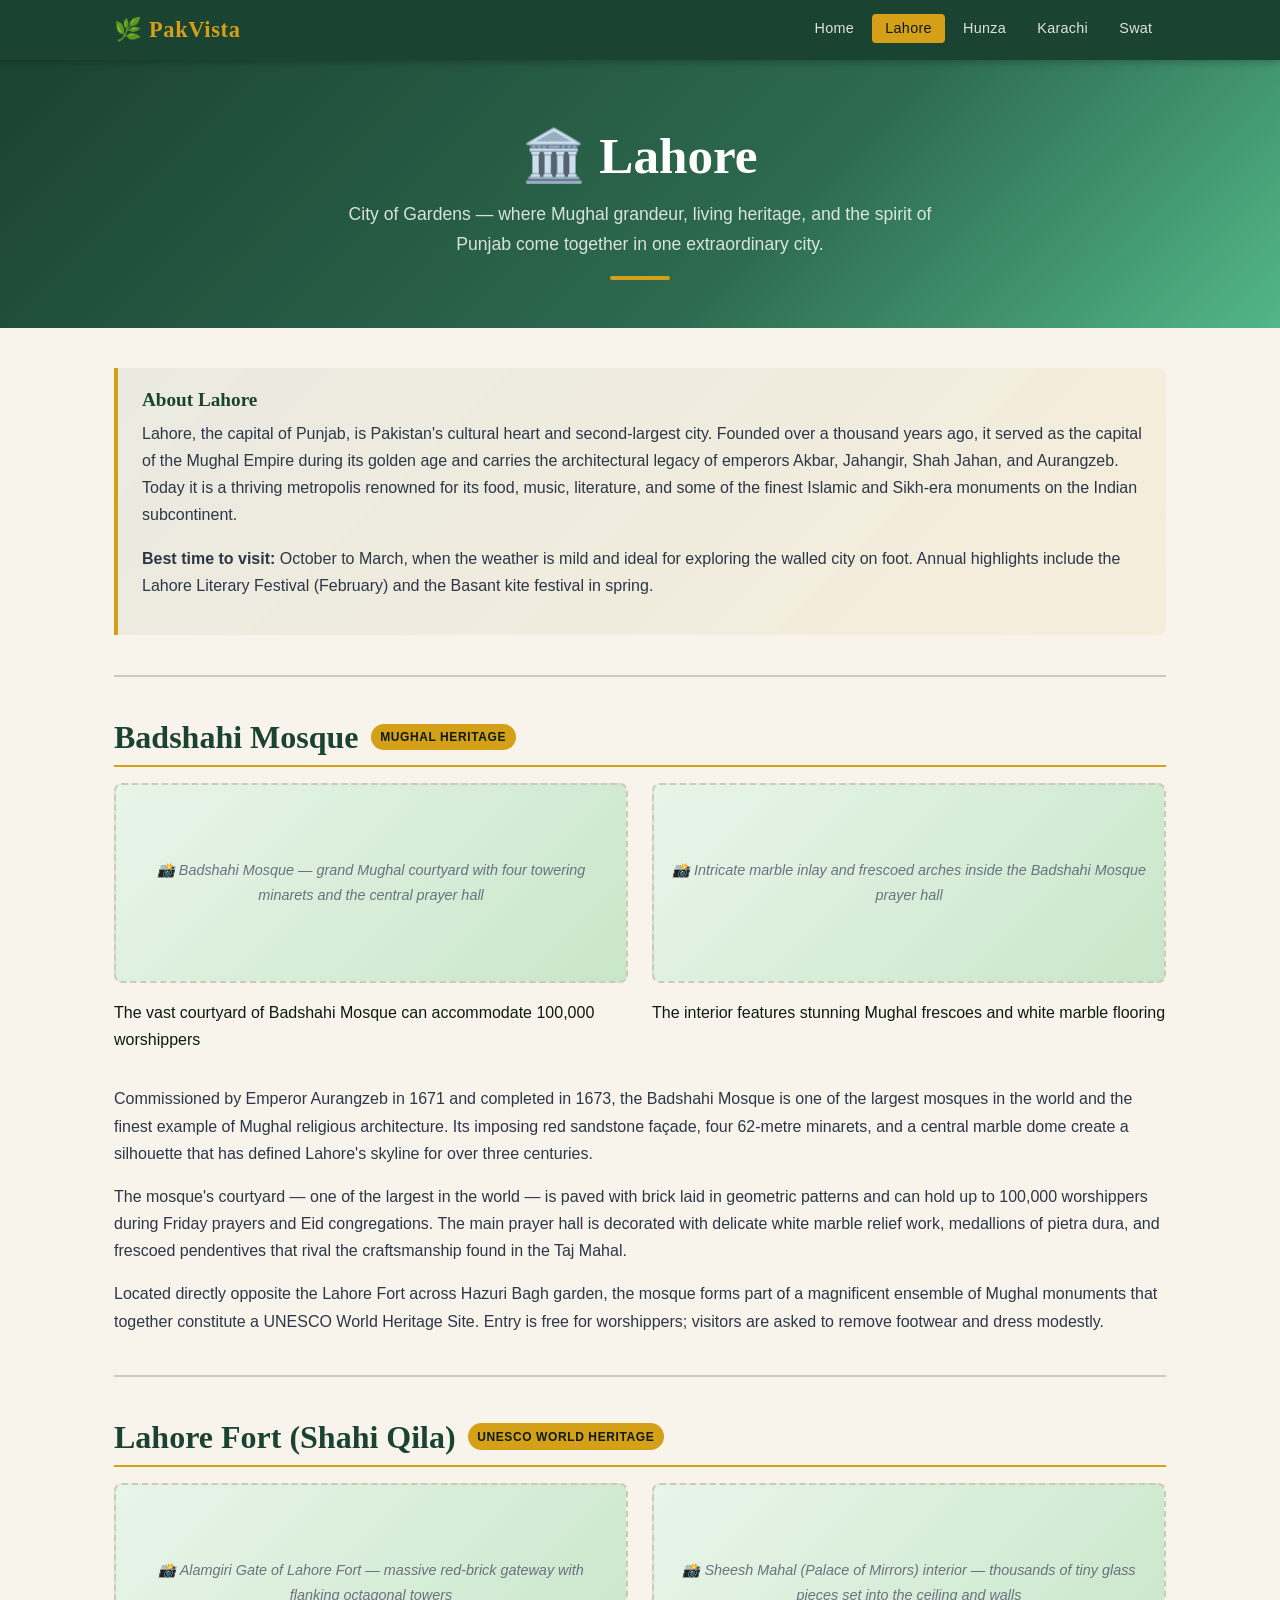
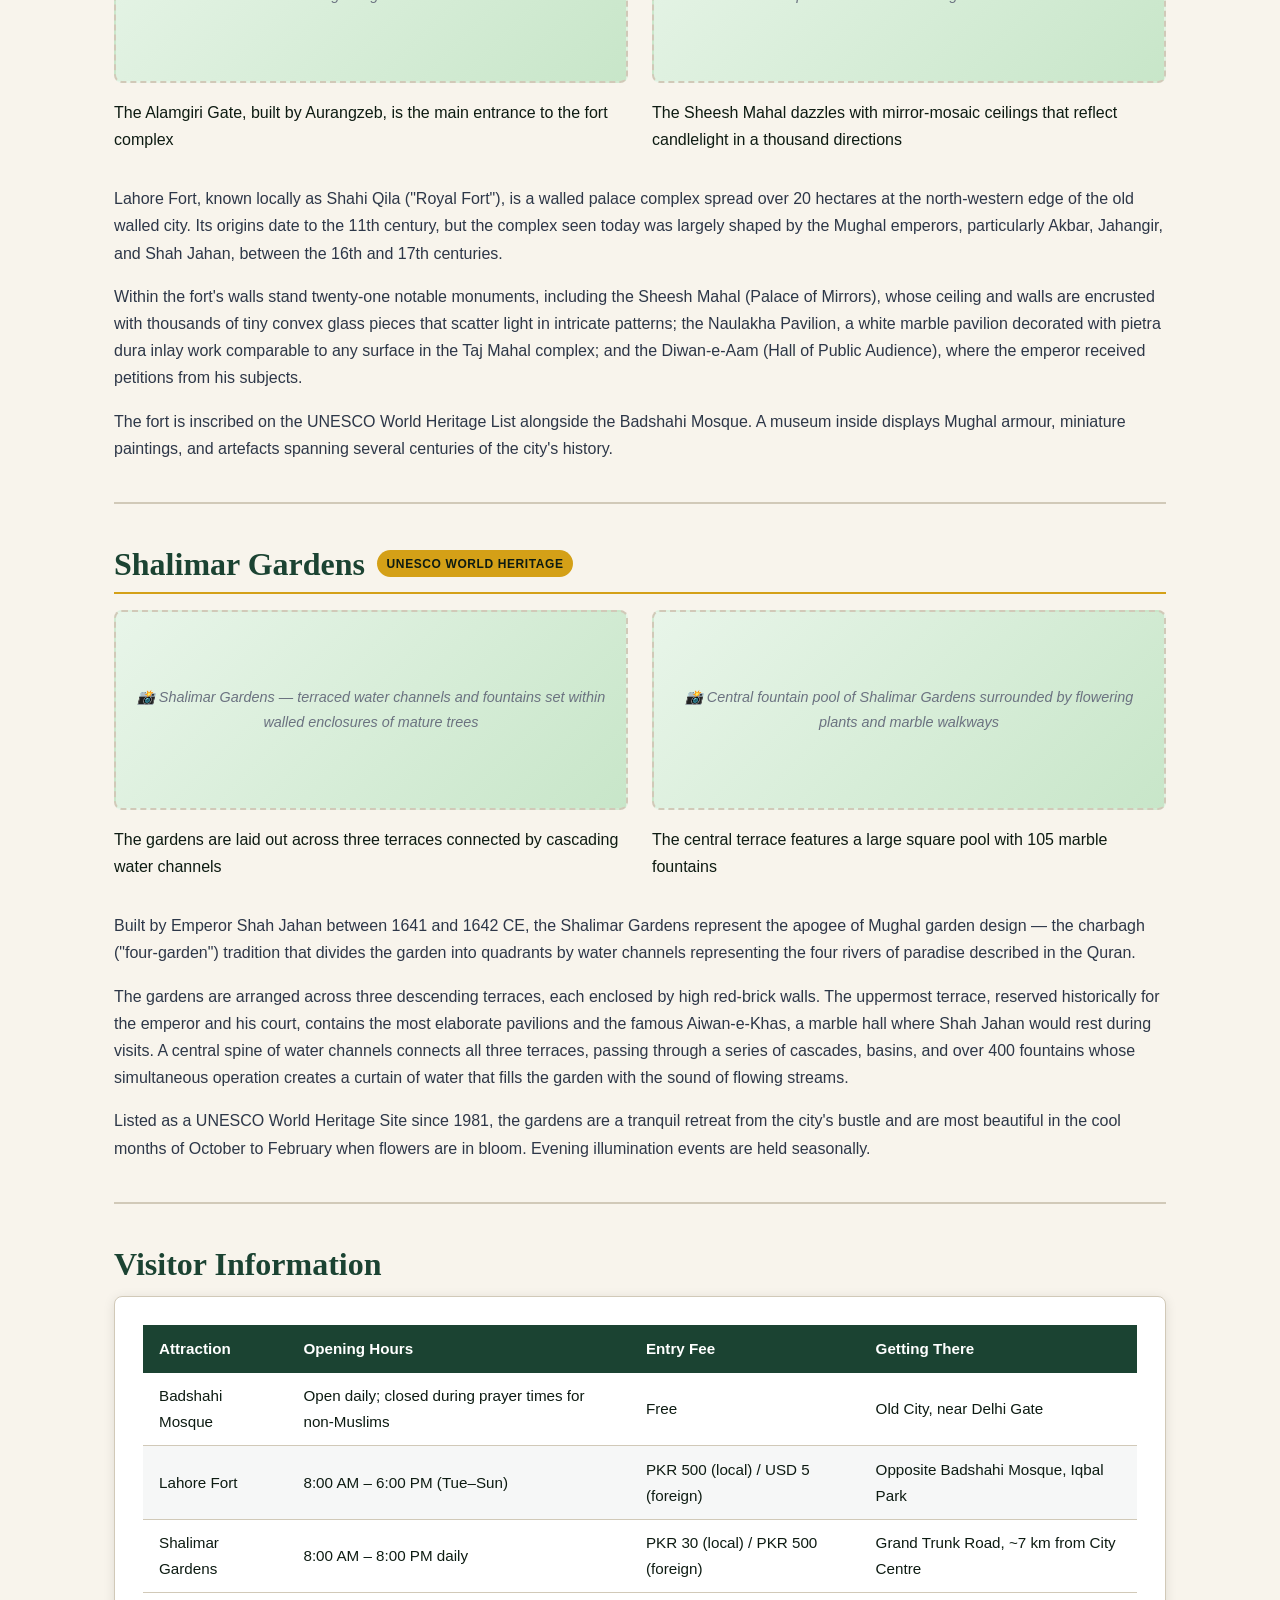
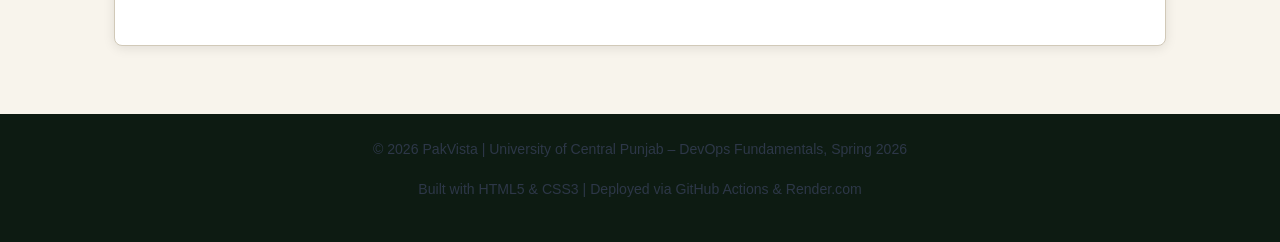
==== commit 7faad37b: "Revert "promoting staging branch"" ====
--- a/lahore.html
+++ b/lahore.html
@@ -26,7 +26,7 @@
   <header class="page-hero">
     <h1>🏛️ Lahore</h1>
     <p class="subtitle">
-      City of Gardens — where mughal grandeur, living heritage, and the spirit
+      City of Gardens — where Mughal grandeur, living heritage, and the spirit
       of Punjab come together in one extraordinary city.
     </p>
     <div class="accent-line"></div>
@@ -39,7 +39,7 @@
       <div class="info-box">
         <h3>About Lahore</h3>
         <p>
-          Lahore, the Capital of Punjab, is Pakistan's cultural heart and second-largest city.
+          Lahore, the capital of Punjab, is Pakistan's cultural heart and second-largest city.
           Founded over a thousand years ago, it served as the capital of the Mughal Empire
           during its golden age and carries the architectural legacy of emperors Akbar, Jahangir,
           Shah Jahan, and Aurangzeb. Today it is a thriving metropolis renowned for its food,
--- a/style.css
+++ b/style.css
@@ -1,192 +1,160 @@
-/* stylelint-disable no-descending-specificity */
-
 /* ============================================================
    PakVista – Shared Stylesheet
    University of Central Punjab | DevOps Fundamentals Spring 2026
    ============================================================ */
 
+/* ── CSS Custom Properties (Design Tokens) ── */
 :root {
-  --color-primary: #1b4332;
-  --color-accent: #d4a017;
-  --color-surface: #f8f4ec;
-  --color-dark: #0d1b12;
-  --color-muted: #6b7280;
-  --color-white: #fff;
-  --color-border: #d1c9b8;
-  --color-body-text: #2d3748;
-  --font-display: georgia, "Times New Roman", serif;
-  --font-body: "Segoe UI", "Helvetica Neue", arial, sans-serif;
-  --radius-sm: 4px;
-  --radius-md: 8px;
-  --radius-lg: 16px;
-  --shadow-card: 0 2px 12px rgb(0 0 0 / 10%);
-  --transition: 0.25s ease;
+  --color-primary:    #1B4332;   /* deep forest green */
+  --color-accent:     #D4A017;   /* golden saffron    */
+  --color-surface:    #F8F4EC;   /* warm parchment    */
+  --color-dark:       #0D1B12;   /* near-black        */
+  --color-muted:      #6B7280;   /* steel grey        */
+  --color-white:      #FFFFFF;
+  --color-border:     #D1C9B8;
+
+  --font-display: 'Georgia', 'Times New Roman', serif;
+  --font-body:    'Segoe UI', 'Helvetica Neue', Arial, sans-serif;
+
+  --radius-sm:  4px;
+  --radius-md:  8px;
+  --radius-lg:  16px;
+
+  --shadow-card: 0 2px 12px rgba(0,0,0,0.10);
+  --transition:  0.25s ease;
+
   --max-width: 1100px;
 }
 
-*,
-*::before,
-*::after {
-  box-sizing: border-box;
-  margin: 0;
-  padding: 0;
-}
-
-html {
-  scroll-behavior: smooth;
-}
+/* ── Reset & Base ── */
+*, *::before, *::after { box-sizing: border-box; margin: 0; padding: 0; }
+
+html { scroll-behavior: smooth; }
 
 body {
-  display: flex;
-  flex-direction: column;
-  min-height: 100vh;
   font-family: var(--font-body);
+  background-color: var(--color-surface);
+  color: var(--color-dark);
   font-size: 16px;
   line-height: 1.7;
-  color: var(--color-dark);
-  background-color: var(--color-surface);
-}
-
-h1,
-h2,
-h3 {
+  min-height: 100vh;
+  display: flex;
+  flex-direction: column;
+}
+
+/* ── Typography ── */
+h1, h2, h3 {
   font-family: var(--font-display);
+  color: var(--color-primary);
   line-height: 1.25;
-  color: var(--color-primary);
-}
-
-h1 {
-  margin-bottom: 0.5rem;
-  font-size: clamp(2rem, 5vw, 3.2rem);
-}
-
-h2 {
-  margin-bottom: 0.75rem;
-  font-size: clamp(1.4rem, 3vw, 2rem);
-}
-
-h3 {
-  margin-bottom: 0.5rem;
-  font-size: 1.2rem;
-}
-
-p {
-  margin-bottom: 1rem;
-  color: var(--color-body-text);
-}
-
-a {
-  color: var(--color-primary);
-  text-decoration: none;
-  transition: color var(--transition);
-}
-
-a:hover {
-  color: var(--color-accent);
-}
-
-ul,
-ol {
-  padding-left: 1.5rem;
-  margin-bottom: 1rem;
-}
-
-li {
-  margin-bottom: 0.25rem;
-}
-
+}
+
+h1 { font-size: clamp(2rem, 5vw, 3.2rem); margin-bottom: 0.5rem; }
+h2 { font-size: clamp(1.4rem, 3vw, 2rem);  margin-bottom: 0.75rem; }
+h3 { font-size: 1.2rem; margin-bottom: 0.5rem; }
+
+p  { margin-bottom: 1rem; color: #2d3748; }
+
+a  { color: var(--color-primary); text-decoration: none; transition: color var(--transition); }
+a:hover { color: var(--color-accent); }
+
+ul, ol { padding-left: 1.5rem; margin-bottom: 1rem; }
+li { margin-bottom: 0.25rem; }
+
+/* ── Navigation Bar ── */
 .nav-bar {
+  background-color: var(--color-primary);
   position: sticky;
   top: 0;
   z-index: 100;
-  background-color: var(--color-primary);
-  box-shadow: 0 2px 8px rgb(0 0 0 / 25%);
+  box-shadow: 0 2px 8px rgba(0,0,0,0.25);
 }
 
 .nav-bar .nav-inner {
+  max-width: var(--max-width);
+  margin: 0 auto;
   display: flex;
   align-items: center;
   justify-content: space-between;
-  max-width: var(--max-width);
+  padding: 0 1.5rem;
   height: 60px;
-  margin: 0 auto;
-  padding: 0 1.5rem;
 }
 
 .nav-bar .nav-brand {
   font-family: var(--font-display);
   font-size: 1.4rem;
   font-weight: bold;
+  color: var(--color-accent);
   letter-spacing: 0.03em;
-  color: var(--color-accent);
   text-decoration: none;
 }
 
 .nav-bar ul {
+  list-style: none;
   display: flex;
   gap: 0.25rem;
   padding: 0;
   margin: 0;
-  list-style: none;
 }
 
 .nav-bar ul li a {
+  color: rgba(255,255,255,0.85);
   padding: 0.4rem 0.85rem;
+  border-radius: var(--radius-sm);
   font-size: 0.9rem;
   font-weight: 500;
   letter-spacing: 0.02em;
+  transition: background var(--transition), color var(--transition);
   white-space: nowrap;
-  color: rgb(255 255 255 / 85%);
-  border-radius: var(--radius-sm);
-  transition: background var(--transition), color var(--transition);
 }
 
 .nav-bar ul li a:hover,
 .nav-bar ul li a.active {
+  background-color: var(--color-accent);
   color: var(--color-dark);
-  background-color: var(--color-accent);
-}
-
+}
+
+/* ── Page Header / Hero ── */
 .page-hero {
+  background: linear-gradient(135deg, var(--color-primary) 0%, #2d6a4f 60%, #52b788 100%);
+  color: var(--color-white);
   padding: 4rem 1.5rem 3rem;
   text-align: center;
-  color: var(--color-white);
-  background: linear-gradient(135deg, var(--color-primary) 0%, #2d6a4f 60%, #52b788 100%);
-}
-
-.page-hero h1 {
-  color: var(--color-white);
-}
+}
+
+.page-hero h1 { color: var(--color-white); }
 
 .page-hero .subtitle {
+  font-size: 1.1rem;
+  color: rgba(255,255,255,0.82);
   max-width: 640px;
   margin: 0.75rem auto 0;
-  font-size: 1.1rem;
-  color: rgb(255 255 255 / 82%);
 }
 
 .page-hero .accent-line {
   width: 60px;
   height: 4px;
-  margin: 1rem auto 0;
   background: var(--color-accent);
   border-radius: 2px;
-}
-
+  margin: 1rem auto 0;
+}
+
+/* ── Main Content ── */
 main {
   flex: 1;
+  max-width: var(--max-width);
   width: 100%;
-  max-width: var(--max-width);
   margin: 0 auto;
   padding: 2.5rem 1.5rem;
 }
 
+/* ── Cards ── */
 .card {
-  padding: 1.75rem;
-  margin-bottom: 1.75rem;
   background: var(--color-white);
   border: 1px solid var(--color-border);
   border-radius: var(--radius-md);
+  padding: 1.75rem;
+  margin-bottom: 1.75rem;
   box-shadow: var(--shadow-card);
 }
 
@@ -197,23 +165,25 @@
   margin-bottom: 2rem;
 }
 
+/* ── Image Placeholder ── */
 .img-placeholder {
-  display: flex;
-  align-items: center;
-  justify-content: center;
   width: 100%;
   height: 200px;
-  padding: 1rem;
-  margin-bottom: 1rem;
-  font-size: 0.9rem;
-  font-style: italic;
-  text-align: center;
-  color: var(--color-muted);
   background: linear-gradient(135deg, #e8f5e9 0%, #c8e6c9 100%);
   border: 2px dashed var(--color-border);
   border-radius: var(--radius-md);
-}
-
+  display: flex;
+  align-items: center;
+  justify-content: center;
+  color: var(--color-muted);
+  font-size: 0.9rem;
+  font-style: italic;
+  margin-bottom: 1rem;
+  text-align: center;
+  padding: 1rem;
+}
+
+/* ── Destination Link Cards (Home Page) ── */
 .dest-grid {
   display: grid;
   grid-template-columns: repeat(auto-fit, minmax(200px, 1fr));
@@ -223,58 +193,60 @@
 
 .dest-card {
   display: block;
+  background: var(--color-white);
+  border: 1px solid var(--color-border);
+  border-radius: var(--radius-md);
   padding: 1.5rem 1rem;
   text-align: center;
   text-decoration: none;
-  background: var(--color-white);
-  border: 1px solid var(--color-border);
-  border-radius: var(--radius-md);
   box-shadow: var(--shadow-card);
   transition: transform var(--transition), box-shadow var(--transition), border-color var(--transition);
 }
 
 .dest-card:hover {
+  transform: translateY(-4px);
+  box-shadow: 0 8px 24px rgba(0,0,0,0.14);
   border-color: var(--color-accent);
-  box-shadow: 0 8px 24px rgb(0 0 0 / 14%);
-  transform: translateY(-4px);
 }
 
 .dest-card .dest-icon {
+  font-size: 2.5rem;
   display: block;
   margin-bottom: 0.75rem;
-  font-size: 2.5rem;
 }
 
 .dest-card h3 {
-  margin-bottom: 0.3rem;
   font-size: 1rem;
   color: var(--color-primary);
+  margin-bottom: 0.3rem;
 }
 
 .dest-card p {
-  margin: 0;
   font-size: 0.82rem;
   color: var(--color-muted);
-}
-
+  margin: 0;
+}
+
+/* ── Section Divider ── */
 .section-divider {
-  margin: 2.5rem 0;
   border: none;
   border-top: 2px solid var(--color-border);
-}
-
+  margin: 2.5rem 0;
+}
+
+/* ── Tables ── */
 table {
   width: 100%;
+  border-collapse: collapse;
   margin-bottom: 1.5rem;
   font-size: 0.95rem;
-  border-collapse: collapse;
 }
 
 th {
+  background-color: var(--color-primary);
+  color: var(--color-white);
   padding: 0.7rem 1rem;
   text-align: left;
-  color: var(--color-white);
-  background-color: var(--color-primary);
 }
 
 td {
@@ -282,10 +254,9 @@
   border-bottom: 1px solid var(--color-border);
 }
 
-tr:nth-child(even) td {
-  background-color: rgb(27 67 50 / 4%);
-}
-
+tr:nth-child(even) td { background-color: rgba(27, 67, 50, 0.04); }
+
+/* ── Attraction Sections ── */
 .attraction {
   margin-bottom: 2.5rem;
 }
@@ -294,58 +265,55 @@
   display: flex;
   align-items: center;
   gap: 0.75rem;
+  margin-bottom: 1rem;
   padding-bottom: 0.5rem;
-  margin-bottom: 1rem;
   border-bottom: 2px solid var(--color-accent);
 }
 
-.attraction-header h2 {
-  margin: 0;
-}
+.attraction-header h2 { margin: 0; }
 
 .tag {
   display: inline-block;
-  padding: 0.2rem 0.6rem;
+  background: var(--color-accent);
+  color: var(--color-dark);
   font-size: 0.75rem;
   font-weight: 700;
+  padding: 0.2rem 0.6rem;
+  border-radius: 20px;
   letter-spacing: 0.05em;
   text-transform: uppercase;
-  color: var(--color-dark);
-  background: var(--color-accent);
-  border-radius: 20px;
-}
-
+}
+
+/* ── Info Box ── */
 .info-box {
+  background: linear-gradient(135deg, rgba(27,67,50,0.06) 0%, rgba(212,160,23,0.08) 100%);
+  border-left: 4px solid var(--color-accent);
+  border-radius: 0 var(--radius-md) var(--radius-md) 0;
   padding: 1.25rem 1.5rem;
   margin-bottom: 1.5rem;
-  background: linear-gradient(135deg, rgb(27 67 50 / 6%) 0%, rgb(212 160 23 / 8%) 100%);
-  border-left: 4px solid var(--color-accent);
-  border-radius: 0 var(--radius-md) var(--radius-md) 0;
-}
-
-.info-box h3 {
-  margin-bottom: 0.5rem;
-}
-
+}
+
+.info-box h3 { margin-bottom: 0.5rem; }
+
+/* ── Footer ── */
 footer {
+  background-color: var(--color-dark);
+  color: rgba(255,255,255,0.65);
+  text-align: center;
   padding: 1.5rem;
+  font-size: 0.88rem;
   margin-top: auto;
-  font-size: 0.88rem;
-  text-align: center;
-  color: rgb(255 255 255 / 65%);
-  background-color: var(--color-dark);
-}
-
-footer a {
-  color: var(--color-accent);
-}
-
-@media (width <= 768px) {
+}
+
+footer a { color: var(--color-accent); }
+
+/* ── Responsive ── */
+@media (max-width: 768px) {
   .nav-bar .nav-inner {
     flex-direction: column;
-    gap: 0.5rem;
     height: auto;
     padding: 0.75rem 1rem;
+    gap: 0.5rem;
   }
 
   .nav-bar ul {
@@ -354,29 +322,15 @@
     gap: 0.2rem;
   }
 
-  .nav-bar ul li a {
-    padding: 0.35rem 0.6rem;
-    font-size: 0.82rem;
-  }
-
-  .page-hero {
-    padding: 2.5rem 1rem 2rem;
-  }
-
-  main {
-    padding: 1.5rem 1rem;
-  }
-
-  .card-grid,
-  .dest-grid {
-    grid-template-columns: 1fr;
-  }
+  .nav-bar ul li a { font-size: 0.82rem; padding: 0.35rem 0.6rem; }
+
+  .page-hero { padding: 2.5rem 1rem 2rem; }
+
+  main { padding: 1.5rem 1rem; }
+
+  .card-grid, .dest-grid { grid-template-columns: 1fr; }
 }
 
 @media (prefers-reduced-motion: reduce) {
-  *,
-  *::before,
-  *::after {
-    transition: none !important;
-  }
-}+  *, *::before, *::after { transition: none !important; }
+}
